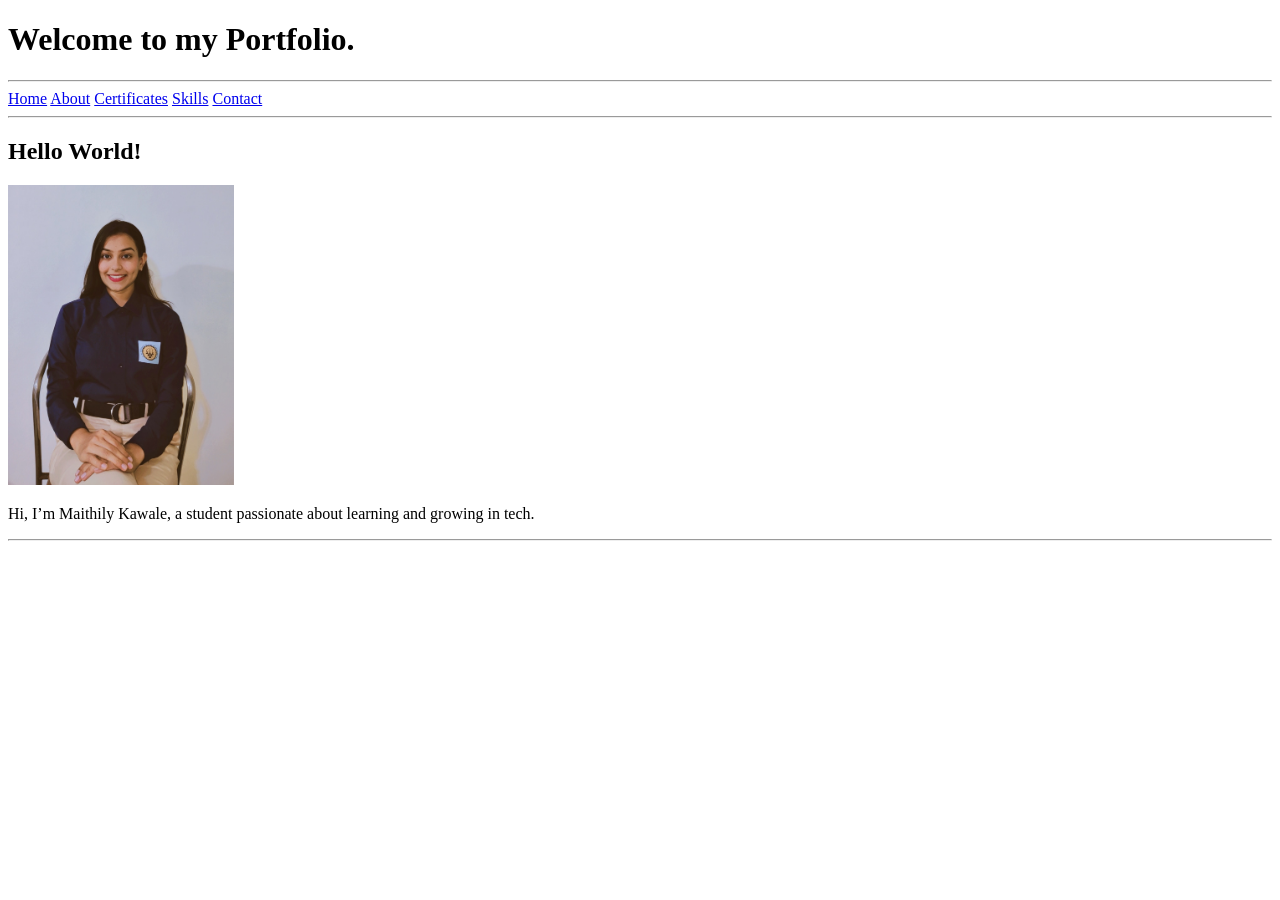
==== index.html @ 1f6f1339 "files corrected" ====
<!DOCTYPE html>
<html>

<head>
    <title>Maithily Portfolio</title>
</head>

<body>
    <h1>Welcome to my Portfolio.</h1>
    <hr>

    <nav>
        <a href="./index.html">Home</a>
        <a href="./about.html">About</a>
        <a href="./certificates.html">Certificates</a>
        <a href="./skills.html">Skills</a>
        <a href="./contact.html">Contact</a>
    </nav>
    <hr>

    <div>
        <h2>Hello World!</h2>
        <img src="./../images/my photo.jpeg" alt="Maithily Kawale" height="300px">
        <p>Hi, I’m Maithily Kawale, a student passionate about learning and growing in tech.</p>
    </div>

    <hr>
</body>

</html>
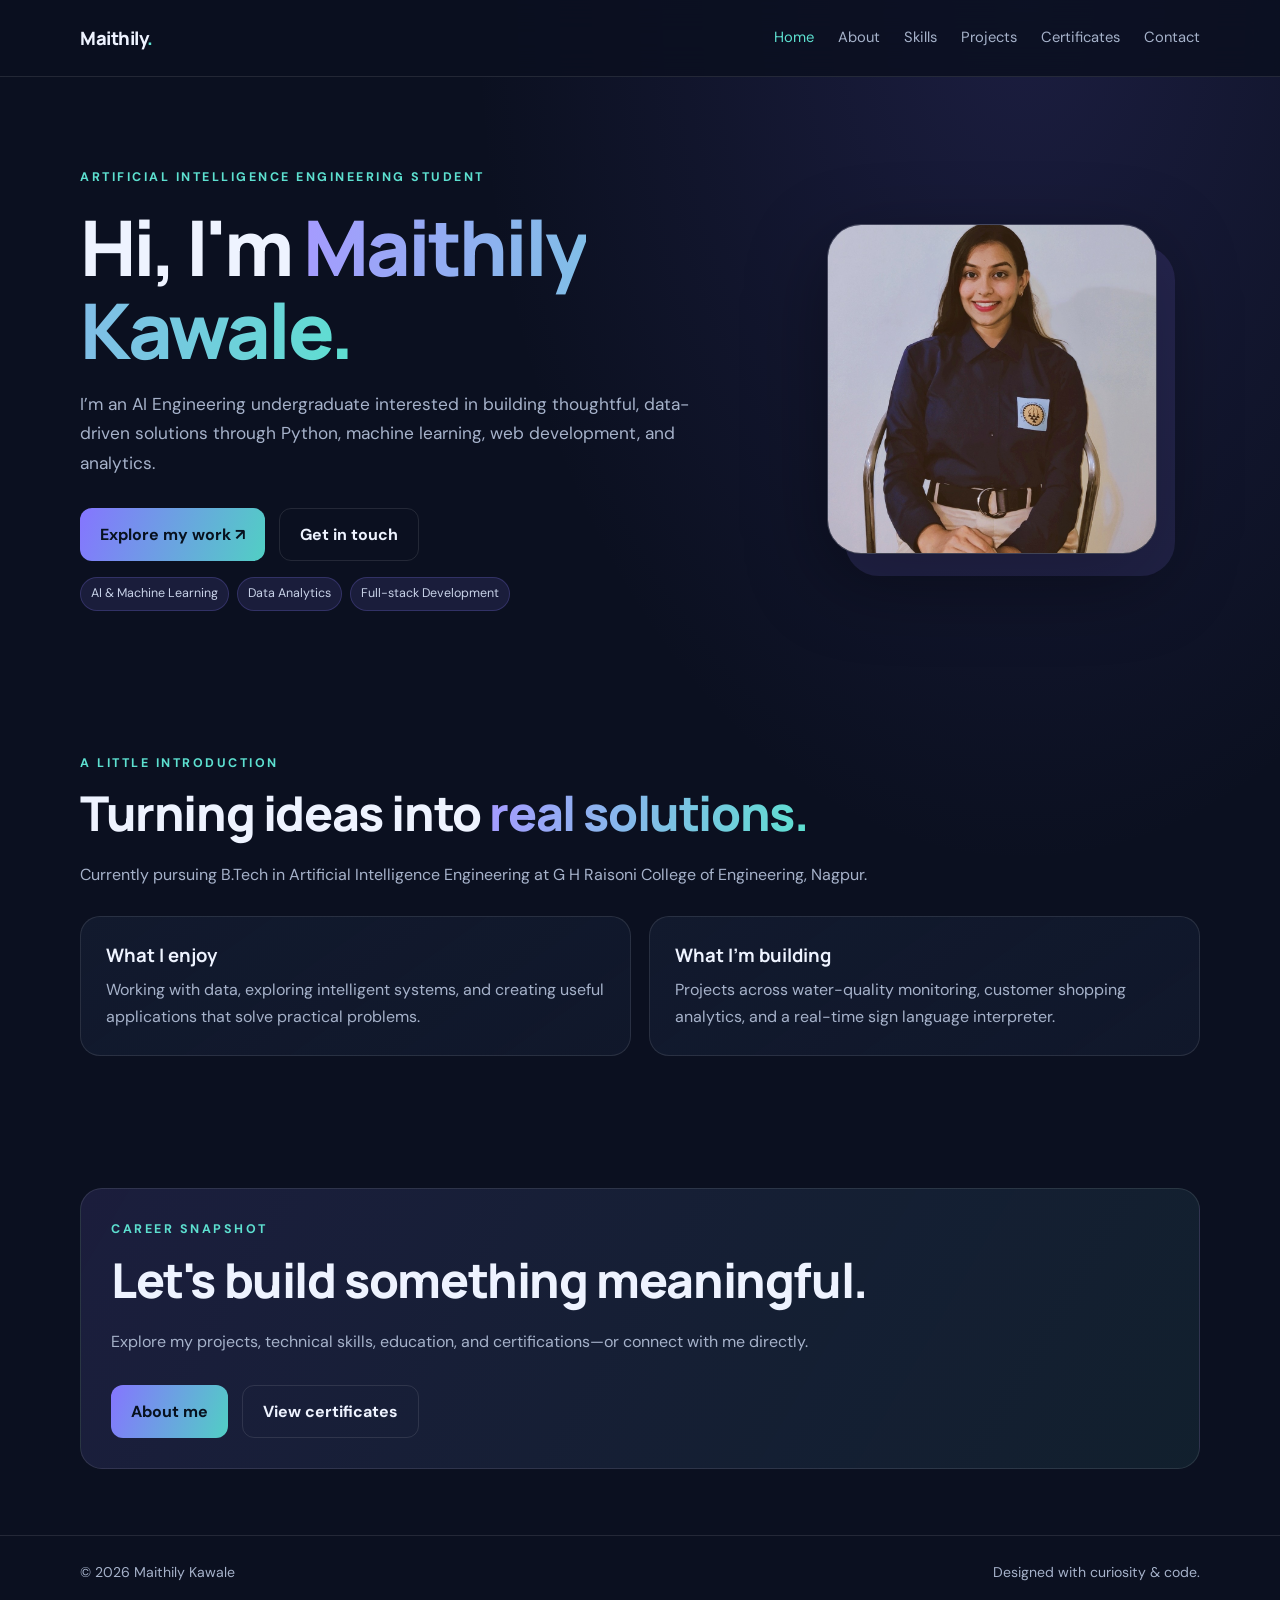
==== commit 007e5611: "Redesign portfolio website with responsive dark theme" ====
--- a/index.html
+++ b/index.html
@@ -1,30 +1 @@
-<!DOCTYPE html>
-<html>
-
-<head>
-    <title>Maithily Portfolio</title>
-</head>
-
-<body>
-    <h1>Welcome to my Portfolio.</h1>
-    <hr>
-
-    <nav>
-        <a href="./index.html">Home</a>
-        <a href="./about.html">About</a>
-        <a href="./certificates.html">Certificates</a>
-        <a href="./skills.html">Skills</a>
-        <a href="./contact.html">Contact</a>
-    </nav>
-    <hr>
-
-    <div>
-        <h2>Hello World!</h2>
-        <img src="./../images/my photo.jpeg" alt="Maithily Kawale" height="300px">
-        <p>Hi, I’m Maithily Kawale, a student passionate about learning and growing in tech.</p>
-    </div>
-
-    <hr>
-</body>
-
-</html>+<!doctype html><html lang="en"><head><meta charset="utf-8"><meta name="viewport" content="width=device-width,initial-scale=1"><meta name="theme-color" content="#0b1020"><meta name="description" content="Maithily Kawale — AI Engineering student building data-driven and intelligent applications."><title>Maithily Kawale | Portfolio</title><link rel="stylesheet" href="styles.css"></head><body><header class="topbar"><div class="wrap nav"><a class="brand" href="index.html">Maithily<span>.</span></a><nav class="links"><a class="active" href="index.html">Home</a><a class="" href="about.html">About</a><a class="" href="skills.html">Skills</a><a class="" href="projects.html">Projects</a><a class="" href="certificates.html">Certificates</a><a class="" href="contact.html">Contact</a></nav></div></header><main><section class="wrap hero"><div><div class="eyebrow">Artificial Intelligence Engineering Student</div><h1>Hi, I'm <span class="gradient">Maithily Kawale.</span></h1><p class="lead">I’m an AI Engineering undergraduate interested in building thoughtful, data-driven solutions through Python, machine learning, web development, and analytics.</p><div class="actions"><a class="btn primary" href="projects.html">Explore my work ↗</a><a class="btn" href="contact.html">Get in touch</a></div><div class="taglist"><span class="tag">AI & Machine Learning</span><span class="tag">Data Analytics</span><span class="tag">Full-stack Development</span></div></div><img class="portrait" src="images/my%20photo.jpeg" alt="Portrait of Maithily Kawale"></section><section class="section"><div class="wrap"><div class="section-head"><div class="eyebrow">A little introduction</div><h2>Turning ideas into <span class="gradient">real solutions.</span></h2><p>Currently pursuing B.Tech in Artificial Intelligence Engineering at G H Raisoni College of Engineering, Nagpur.</p></div><div class="grid"><article class="card"><h3>What I enjoy</h3><p>Working with data, exploring intelligent systems, and creating useful applications that solve practical problems.</p></article><article class="card"><h3>What I'm building</h3><p>Projects across water-quality monitoring, customer shopping analytics, and a real-time sign language interpreter.</p></article></div></div></section><section class="section"><div class="wrap resume-box"><div class="eyebrow">Career snapshot</div><h2 class="page-title">Let's build something meaningful.</h2><p class="muted">Explore my projects, technical skills, education, and certifications—or connect with me directly.</p><div class="actions"><a class="btn primary" href="about.html">About me</a><a class="btn" href="certificates.html">View certificates</a></div></div></section></main><footer class="footer"><div class="wrap"><span>© 2026 Maithily Kawale</span><span>Designed with curiosity & code.</span></div></footer></body></html>
--- a/styles.css
+++ b/styles.css
@@ -0,0 +1,3 @@
+@import url('https://fonts.googleapis.com/css2?family=DM+Sans:wght@400;500;600;700&family=Manrope:wght@400;500;600;700;800&display=swap');
+:root{--bg:#0b1020;--panel:#121a2e;--panel2:#17223a;--text:#eef3ff;--muted:#a6b2ca;--accent:#8b7cff;--cyan:#5de0d0;--line:rgba(255,255,255,.1)}
+*{box-sizing:border-box}html{scroll-behavior:smooth}body{margin:0;background:radial-gradient(ellipse at 80% 0%,rgba(92,82,190,.2),transparent 38%),var(--bg);color:var(--text);font-family:'DM Sans',sans-serif;line-height:1.7}a{color:inherit;text-decoration:none}.wrap{width:min(1120px,90%);margin:auto}.topbar{position:sticky;top:0;z-index:10;background:rgba(11,16,32,.86);backdrop-filter:blur(16px);border-bottom:1px solid var(--line)}.nav{min-height:76px;display:flex;align-items:center;justify-content:space-between;gap:22px}.brand{font:800 1.15rem Manrope,sans-serif;letter-spacing:-.5px}.brand span{color:var(--cyan)}.links{display:flex;gap:24px;flex-wrap:wrap}.links a{color:var(--muted);font-size:.92rem}.links a:hover,.links a.active{color:var(--cyan)}.hero{padding:90px 0 76px;display:grid;grid-template-columns:1.3fr .7fr;gap:55px;align-items:center;min-height:570px}.eyebrow{color:var(--cyan);text-transform:uppercase;letter-spacing:2.5px;font-size:.78rem;font-weight:700}.hero h1{font:800 clamp(2.8rem,6vw,5.2rem)/1.08 Manrope,sans-serif;letter-spacing:-3px;margin:18px 0}.gradient{background:linear-gradient(100deg,#a69aff,#5de0d0);-webkit-background-clip:text;background-clip:text;color:transparent}.lead{font-size:1.08rem;color:var(--muted);max-width:650px}.actions{display:flex;gap:14px;flex-wrap:wrap;margin-top:30px}.btn{display:inline-flex;align-items:center;justify-content:center;padding:12px 20px;border-radius:12px;font-weight:700;border:1px solid var(--line);transition:.2s}.btn.primary{background:linear-gradient(110deg,#8575ff,#51cfc4);color:#07111e;border:0}.btn:hover{transform:translateY(-3px)}.portrait{width:min(330px,100%);aspect-ratio:1;border-radius:34px;object-fit:cover;border:1px solid rgba(255,255,255,.2);box-shadow:18px 22px 0 rgba(139,124,255,.13),0 25px 80px rgba(0,0,0,.4)}.section{padding:66px 0}.section-head{margin-bottom:28px}.section-head h2,.page-title{font:800 clamp(2rem,4vw,3rem) Manrope,sans-serif;letter-spacing:-1.4px;margin:6px 0}.section-head p,.muted{color:var(--muted)}.grid{display:grid;grid-template-columns:repeat(2,minmax(0,1fr));gap:18px}.card{background:linear-gradient(145deg,var(--panel),rgba(18,26,46,.78));border:1px solid var(--line);border-radius:20px;padding:25px}.card h3{font:700 1.16rem Manrope;margin:0 0 8px}.card p{color:var(--muted);margin:0}.taglist{display:flex;gap:8px;flex-wrap:wrap;margin-top:16px}.tag{font-size:.78rem;color:#c8d2e8;background:rgba(139,124,255,.12);border:1px solid rgba(139,124,255,.22);padding:5px 10px;border-radius:30px}.page{padding:68px 0 90px;min-height:70vh}.page-intro{max-width:720px;color:var(--muted);margin-bottom:32px}.skill-group{margin-bottom:16px}.skill-group h3{color:var(--cyan)}.skill-list{display:flex;flex-wrap:wrap;gap:10px}.skill-list span{padding:9px 14px;border-radius:10px;background:var(--panel2);border:1px solid var(--line)}.project-card{display:flex;flex-direction:column;gap:14px}.project-card .btn{align-self:flex-start;margin-top:auto}.contact-grid{display:grid;grid-template-columns:repeat(2,minmax(0,1fr));gap:16px}.contact-item{padding:22px;border:1px solid var(--line);background:var(--panel);border-radius:16px}.contact-item small{display:block;color:var(--muted)}.cert-card{display:flex;justify-content:space-between;align-items:center;gap:15px}.footer{border-top:1px solid var(--line);padding:25px 0;color:var(--muted);font-size:.88rem}.footer .wrap{display:flex;justify-content:space-between;gap:12px;flex-wrap:wrap}.resume-box{padding:30px;border:1px solid var(--line);border-radius:22px;background:linear-gradient(120deg,rgba(139,124,255,.13),rgba(93,224,208,.08))}ul.clean{padding-left:20px;color:var(--muted)}@media(max-width:760px){.nav{align-items:flex-start;padding:18px 0;flex-direction:column}.links{gap:14px}.hero{grid-template-columns:1fr;padding:60px 0;min-height:0}.portrait{width:240px;grid-row:1}.grid,.contact-grid{grid-template-columns:1fr}.hero h1{letter-spacing:-1.8px}.section{padding:48px 0}}
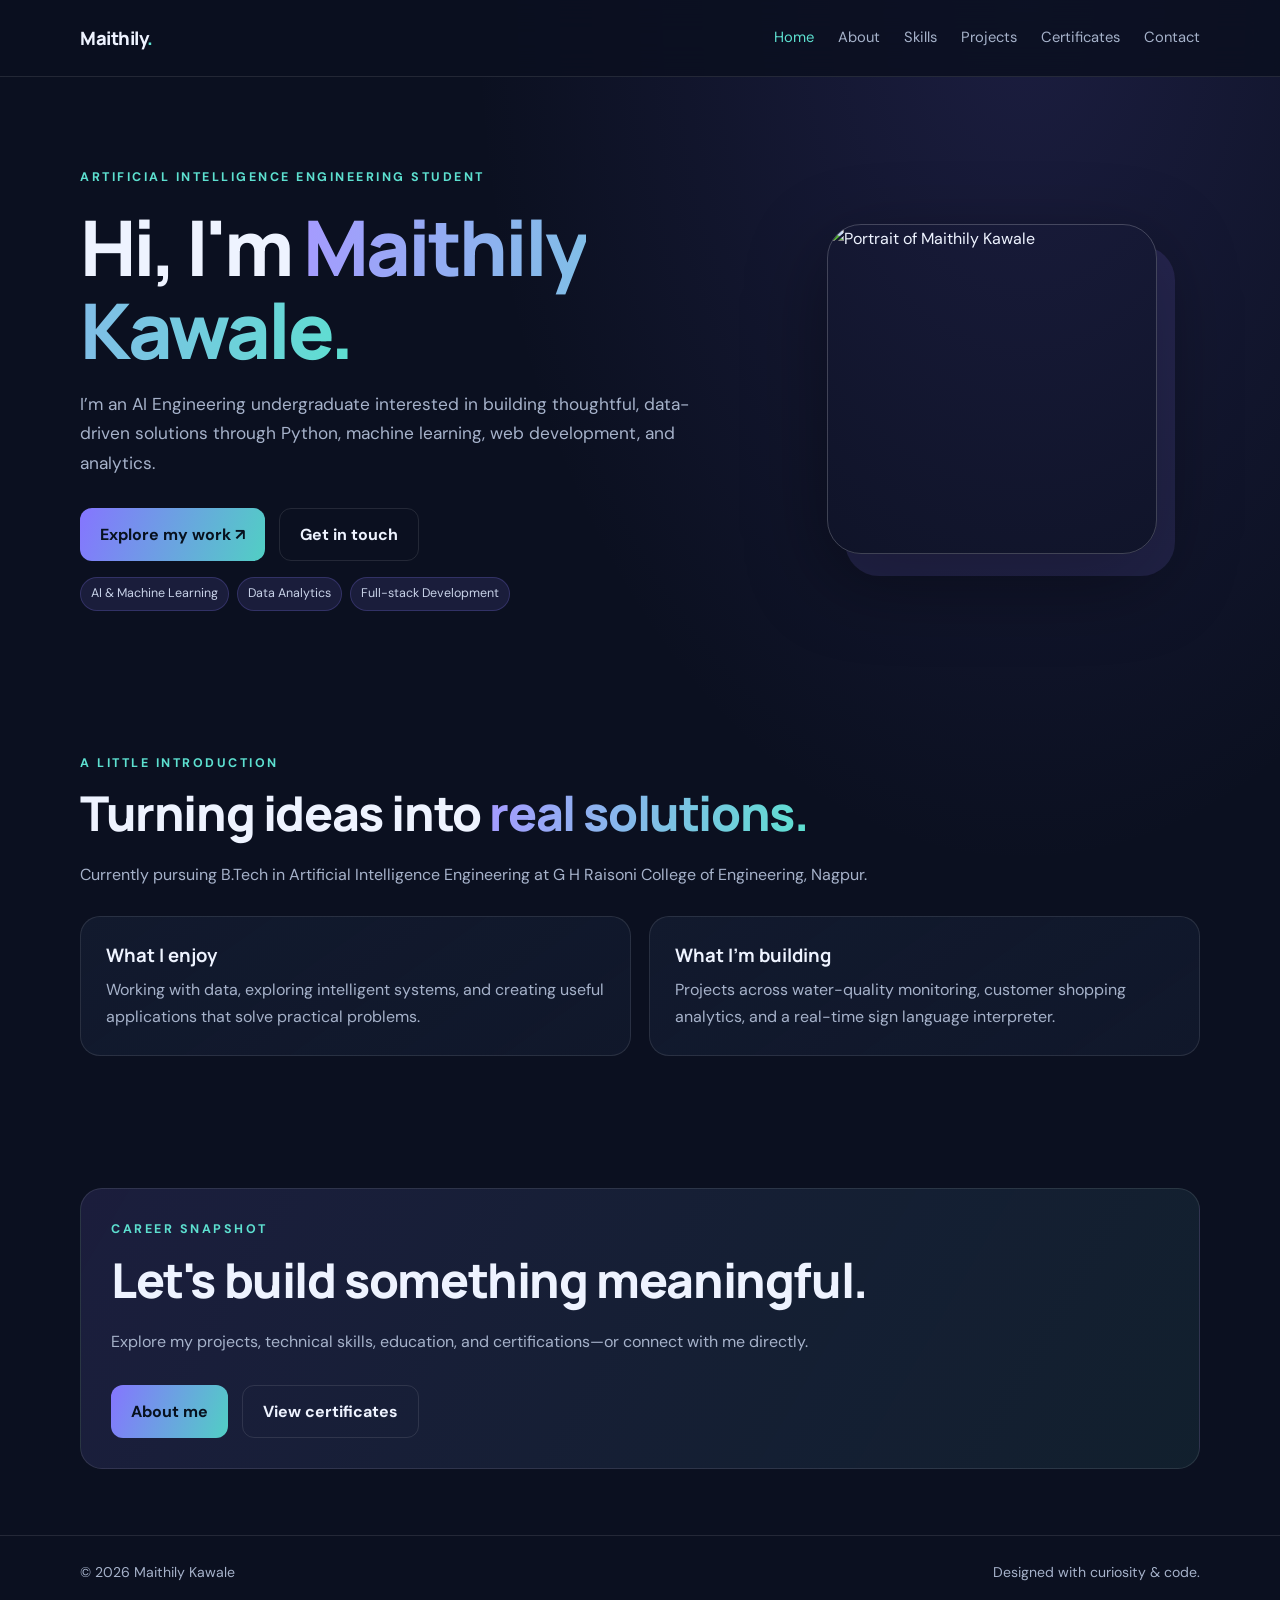
==== commit a10abfdf: "Point homepage to updated profile photo" ====
--- a/index.html
+++ b/index.html
@@ -1 +1 @@
-<!doctype html><html lang="en"><head><meta charset="utf-8"><meta name="viewport" content="width=device-width,initial-scale=1"><meta name="theme-color" content="#0b1020"><meta name="description" content="Maithily Kawale — AI Engineering student building data-driven and intelligent applications."><title>Maithily Kawale | Portfolio</title><link rel="stylesheet" href="styles.css"></head><body><header class="topbar"><div class="wrap nav"><a class="brand" href="index.html">Maithily<span>.</span></a><nav class="links"><a class="active" href="index.html">Home</a><a class="" href="about.html">About</a><a class="" href="skills.html">Skills</a><a class="" href="projects.html">Projects</a><a class="" href="certificates.html">Certificates</a><a class="" href="contact.html">Contact</a></nav></div></header><main><section class="wrap hero"><div><div class="eyebrow">Artificial Intelligence Engineering Student</div><h1>Hi, I'm <span class="gradient">Maithily Kawale.</span></h1><p class="lead">I’m an AI Engineering undergraduate interested in building thoughtful, data-driven solutions through Python, machine learning, web development, and analytics.</p><div class="actions"><a class="btn primary" href="projects.html">Explore my work ↗</a><a class="btn" href="contact.html">Get in touch</a></div><div class="taglist"><span class="tag">AI & Machine Learning</span><span class="tag">Data Analytics</span><span class="tag">Full-stack Development</span></div></div><img class="portrait" src="images/my%20photo.jpeg" alt="Portrait of Maithily Kawale"></section><section class="section"><div class="wrap"><div class="section-head"><div class="eyebrow">A little introduction</div><h2>Turning ideas into <span class="gradient">real solutions.</span></h2><p>Currently pursuing B.Tech in Artificial Intelligence Engineering at G H Raisoni College of Engineering, Nagpur.</p></div><div class="grid"><article class="card"><h3>What I enjoy</h3><p>Working with data, exploring intelligent systems, and creating useful applications that solve practical problems.</p></article><article class="card"><h3>What I'm building</h3><p>Projects across water-quality monitoring, customer shopping analytics, and a real-time sign language interpreter.</p></article></div></div></section><section class="section"><div class="wrap resume-box"><div class="eyebrow">Career snapshot</div><h2 class="page-title">Let's build something meaningful.</h2><p class="muted">Explore my projects, technical skills, education, and certifications—or connect with me directly.</p><div class="actions"><a class="btn primary" href="about.html">About me</a><a class="btn" href="certificates.html">View certificates</a></div></div></section></main><footer class="footer"><div class="wrap"><span>© 2026 Maithily Kawale</span><span>Designed with curiosity & code.</span></div></footer></body></html>+<!doctype html><html lang="en"><head><meta charset="utf-8"><meta name="viewport" content="width=device-width,initial-scale=1"><meta name="theme-color" content="#0b1020"><meta name="description" content="Maithily Kawale — AI Engineering student building data-driven and intelligent applications."><title>Maithily Kawale | Portfolio</title><link rel="stylesheet" href="styles.css"></head><body><header class="topbar"><div class="wrap nav"><a class="brand" href="index.html">Maithily<span>.</span></a><nav class="links"><a class="active" href="index.html">Home</a><a href="about.html">About</a><a href="skills.html">Skills</a><a href="projects.html">Projects</a><a href="certificates.html">Certificates</a><a href="contact.html">Contact</a></nav></div></header><main><section class="wrap hero"><div><div class="eyebrow">Artificial Intelligence Engineering Student</div><h1>Hi, I'm <span class="gradient">Maithily Kawale.</span></h1><p class="lead">I’m an AI Engineering undergraduate interested in building thoughtful, data-driven solutions through Python, machine learning, web development, and analytics.</p><div class="actions"><a class="btn primary" href="projects.html">Explore my work ↗</a><a class="btn" href="contact.html">Get in touch</a></div><div class="taglist"><span class="tag">AI & Machine Learning</span><span class="tag">Data Analytics</span><span class="tag">Full-stack Development</span></div></div><img class="portrait" src="images/profile.jpg" alt="Portrait of Maithily Kawale"></section><section class="section"><div class="wrap"><div class="section-head"><div class="eyebrow">A little introduction</div><h2>Turning ideas into <span class="gradient">real solutions.</span></h2><p>Currently pursuing B.Tech in Artificial Intelligence Engineering at G H Raisoni College of Engineering, Nagpur.</p></div><div class="grid"><article class="card"><h3>What I enjoy</h3><p>Working with data, exploring intelligent systems, and creating useful applications that solve practical problems.</p></article><article class="card"><h3>What I'm building</h3><p>Projects across water-quality monitoring, customer shopping analytics, and a real-time sign language interpreter.</p></article></div></div></section><section class="section"><div class="wrap resume-box"><div class="eyebrow">Career snapshot</div><h2 class="page-title">Let's build something meaningful.</h2><p class="muted">Explore my projects, technical skills, education, and certifications—or connect with me directly.</p><div class="actions"><a class="btn primary" href="about.html">About me</a><a class="btn" href="certificates.html">View certificates</a></div></div></section></main><footer class="footer"><div class="wrap"><span>© 2026 Maithily Kawale</span><span>Designed with curiosity & code.</span></div></footer></body></html>
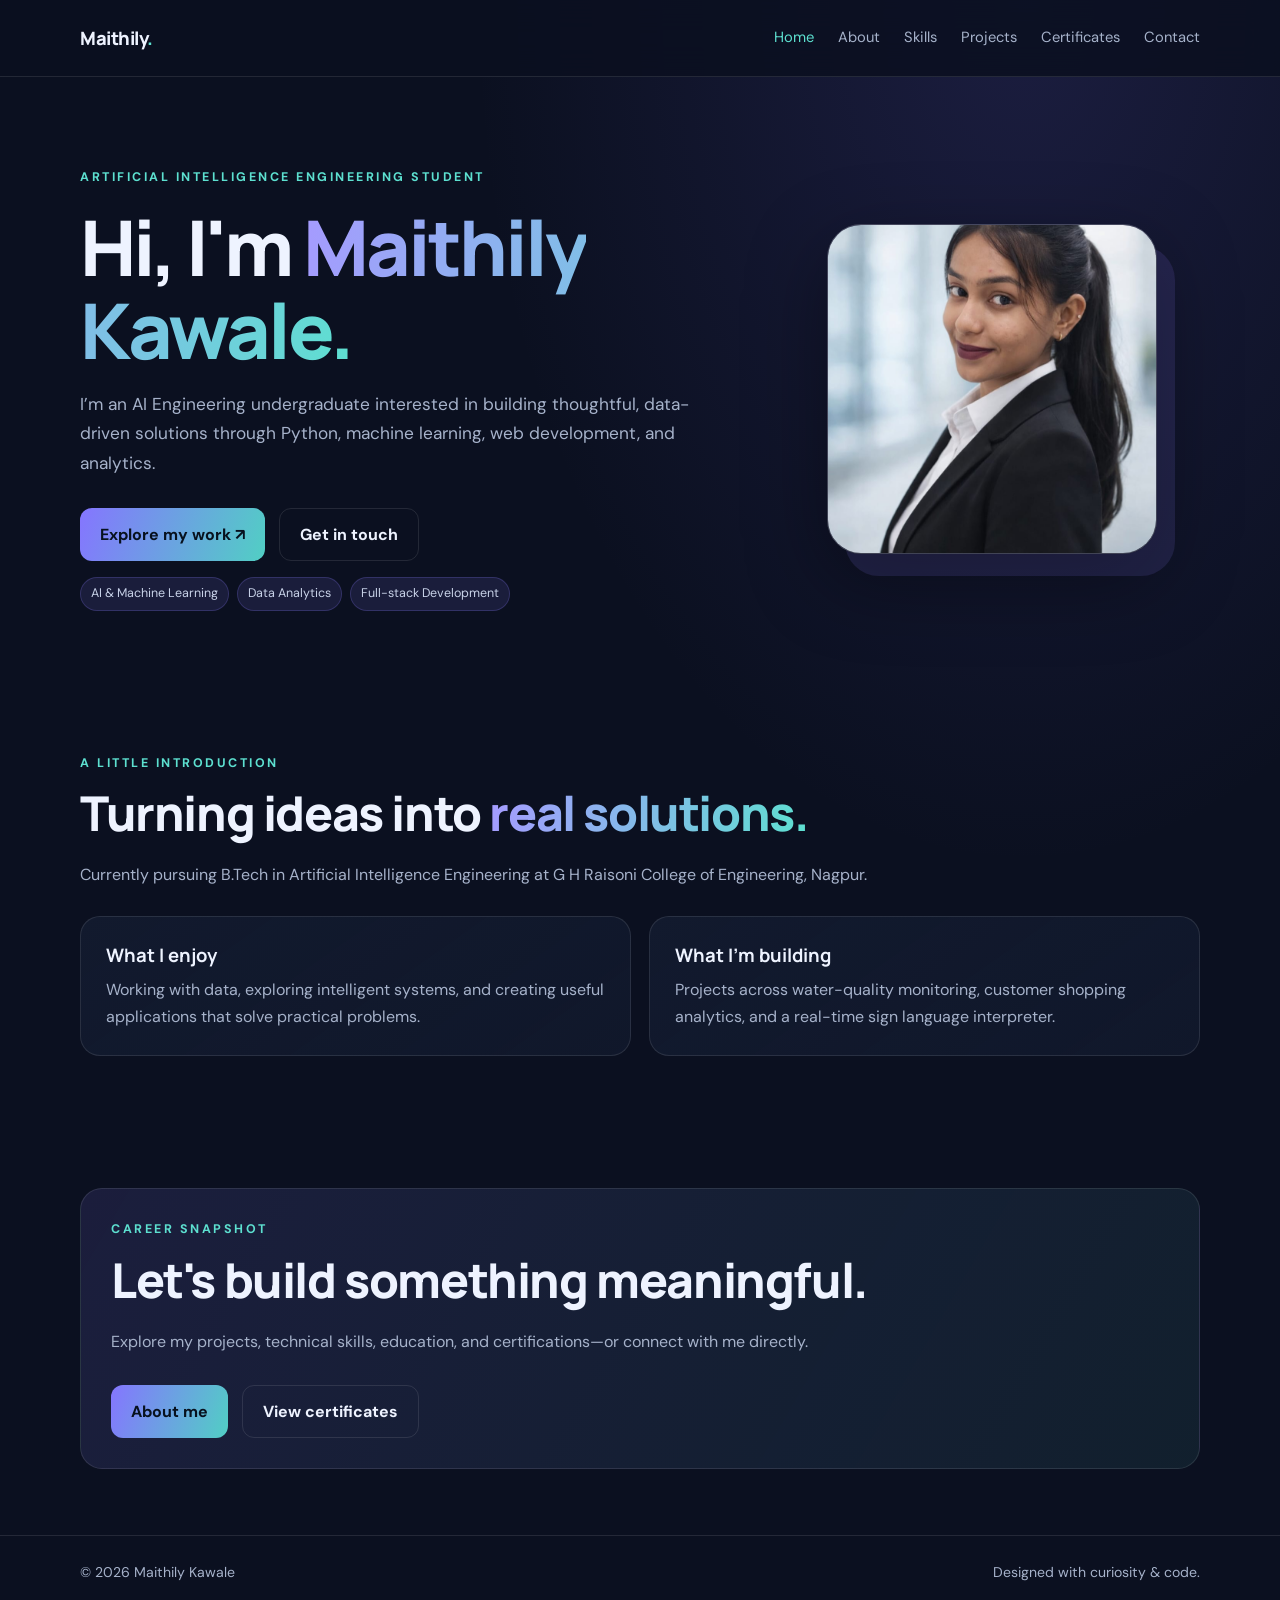
==== commit 302b101b: "Display newly uploaded profile photo" ====
--- a/index.html
+++ b/index.html
@@ -1 +1 @@
-<!doctype html><html lang="en"><head><meta charset="utf-8"><meta name="viewport" content="width=device-width,initial-scale=1"><meta name="theme-color" content="#0b1020"><meta name="description" content="Maithily Kawale — AI Engineering student building data-driven and intelligent applications."><title>Maithily Kawale | Portfolio</title><link rel="stylesheet" href="styles.css"></head><body><header class="topbar"><div class="wrap nav"><a class="brand" href="index.html">Maithily<span>.</span></a><nav class="links"><a class="active" href="index.html">Home</a><a href="about.html">About</a><a href="skills.html">Skills</a><a href="projects.html">Projects</a><a href="certificates.html">Certificates</a><a href="contact.html">Contact</a></nav></div></header><main><section class="wrap hero"><div><div class="eyebrow">Artificial Intelligence Engineering Student</div><h1>Hi, I'm <span class="gradient">Maithily Kawale.</span></h1><p class="lead">I’m an AI Engineering undergraduate interested in building thoughtful, data-driven solutions through Python, machine learning, web development, and analytics.</p><div class="actions"><a class="btn primary" href="projects.html">Explore my work ↗</a><a class="btn" href="contact.html">Get in touch</a></div><div class="taglist"><span class="tag">AI & Machine Learning</span><span class="tag">Data Analytics</span><span class="tag">Full-stack Development</span></div></div><img class="portrait" src="images/profile.jpg" alt="Portrait of Maithily Kawale"></section><section class="section"><div class="wrap"><div class="section-head"><div class="eyebrow">A little introduction</div><h2>Turning ideas into <span class="gradient">real solutions.</span></h2><p>Currently pursuing B.Tech in Artificial Intelligence Engineering at G H Raisoni College of Engineering, Nagpur.</p></div><div class="grid"><article class="card"><h3>What I enjoy</h3><p>Working with data, exploring intelligent systems, and creating useful applications that solve practical problems.</p></article><article class="card"><h3>What I'm building</h3><p>Projects across water-quality monitoring, customer shopping analytics, and a real-time sign language interpreter.</p></article></div></div></section><section class="section"><div class="wrap resume-box"><div class="eyebrow">Career snapshot</div><h2 class="page-title">Let's build something meaningful.</h2><p class="muted">Explore my projects, technical skills, education, and certifications—or connect with me directly.</p><div class="actions"><a class="btn primary" href="about.html">About me</a><a class="btn" href="certificates.html">View certificates</a></div></div></section></main><footer class="footer"><div class="wrap"><span>© 2026 Maithily Kawale</span><span>Designed with curiosity & code.</span></div></footer></body></html>+<!doctype html><html lang="en"><head><meta charset="utf-8"><meta name="viewport" content="width=device-width,initial-scale=1"><meta name="theme-color" content="#0b1020"><meta name="description" content="Maithily Kawale — AI Engineering student building data-driven and intelligent applications."><title>Maithily Kawale | Portfolio</title><link rel="stylesheet" href="styles.css"></head><body><header class="topbar"><div class="wrap nav"><a class="brand" href="index.html">Maithily<span>.</span></a><nav class="links"><a class="active" href="index.html">Home</a><a href="about.html">About</a><a href="skills.html">Skills</a><a href="projects.html">Projects</a><a href="certificates.html">Certificates</a><a href="contact.html">Contact</a></nav></div></header><main><section class="wrap hero"><div><div class="eyebrow">Artificial Intelligence Engineering Student</div><h1>Hi, I'm <span class="gradient">Maithily Kawale.</span></h1><p class="lead">I’m an AI Engineering undergraduate interested in building thoughtful, data-driven solutions through Python, machine learning, web development, and analytics.</p><div class="actions"><a class="btn primary" href="projects.html">Explore my work ↗</a><a class="btn" href="contact.html">Get in touch</a></div><div class="taglist"><span class="tag">AI & Machine Learning</span><span class="tag">Data Analytics</span><span class="tag">Full-stack Development</span></div></div><img class="portrait" src="images/profile.jpeg" alt="Portrait of Maithily Kawale"></section><section class="section"><div class="wrap"><div class="section-head"><div class="eyebrow">A little introduction</div><h2>Turning ideas into <span class="gradient">real solutions.</span></h2><p>Currently pursuing B.Tech in Artificial Intelligence Engineering at G H Raisoni College of Engineering, Nagpur.</p></div><div class="grid"><article class="card"><h3>What I enjoy</h3><p>Working with data, exploring intelligent systems, and creating useful applications that solve practical problems.</p></article><article class="card"><h3>What I'm building</h3><p>Projects across water-quality monitoring, customer shopping analytics, and a real-time sign language interpreter.</p></article></div></div></section><section class="section"><div class="wrap resume-box"><div class="eyebrow">Career snapshot</div><h2 class="page-title">Let's build something meaningful.</h2><p class="muted">Explore my projects, technical skills, education, and certifications—or connect with me directly.</p><div class="actions"><a class="btn primary" href="about.html">About me</a><a class="btn" href="certificates.html">View certificates</a></div></div></section></main><footer class="footer"><div class="wrap"><span>© 2026 Maithily Kawale</span><span>Designed with curiosity & code.</span></div></footer></body></html>
